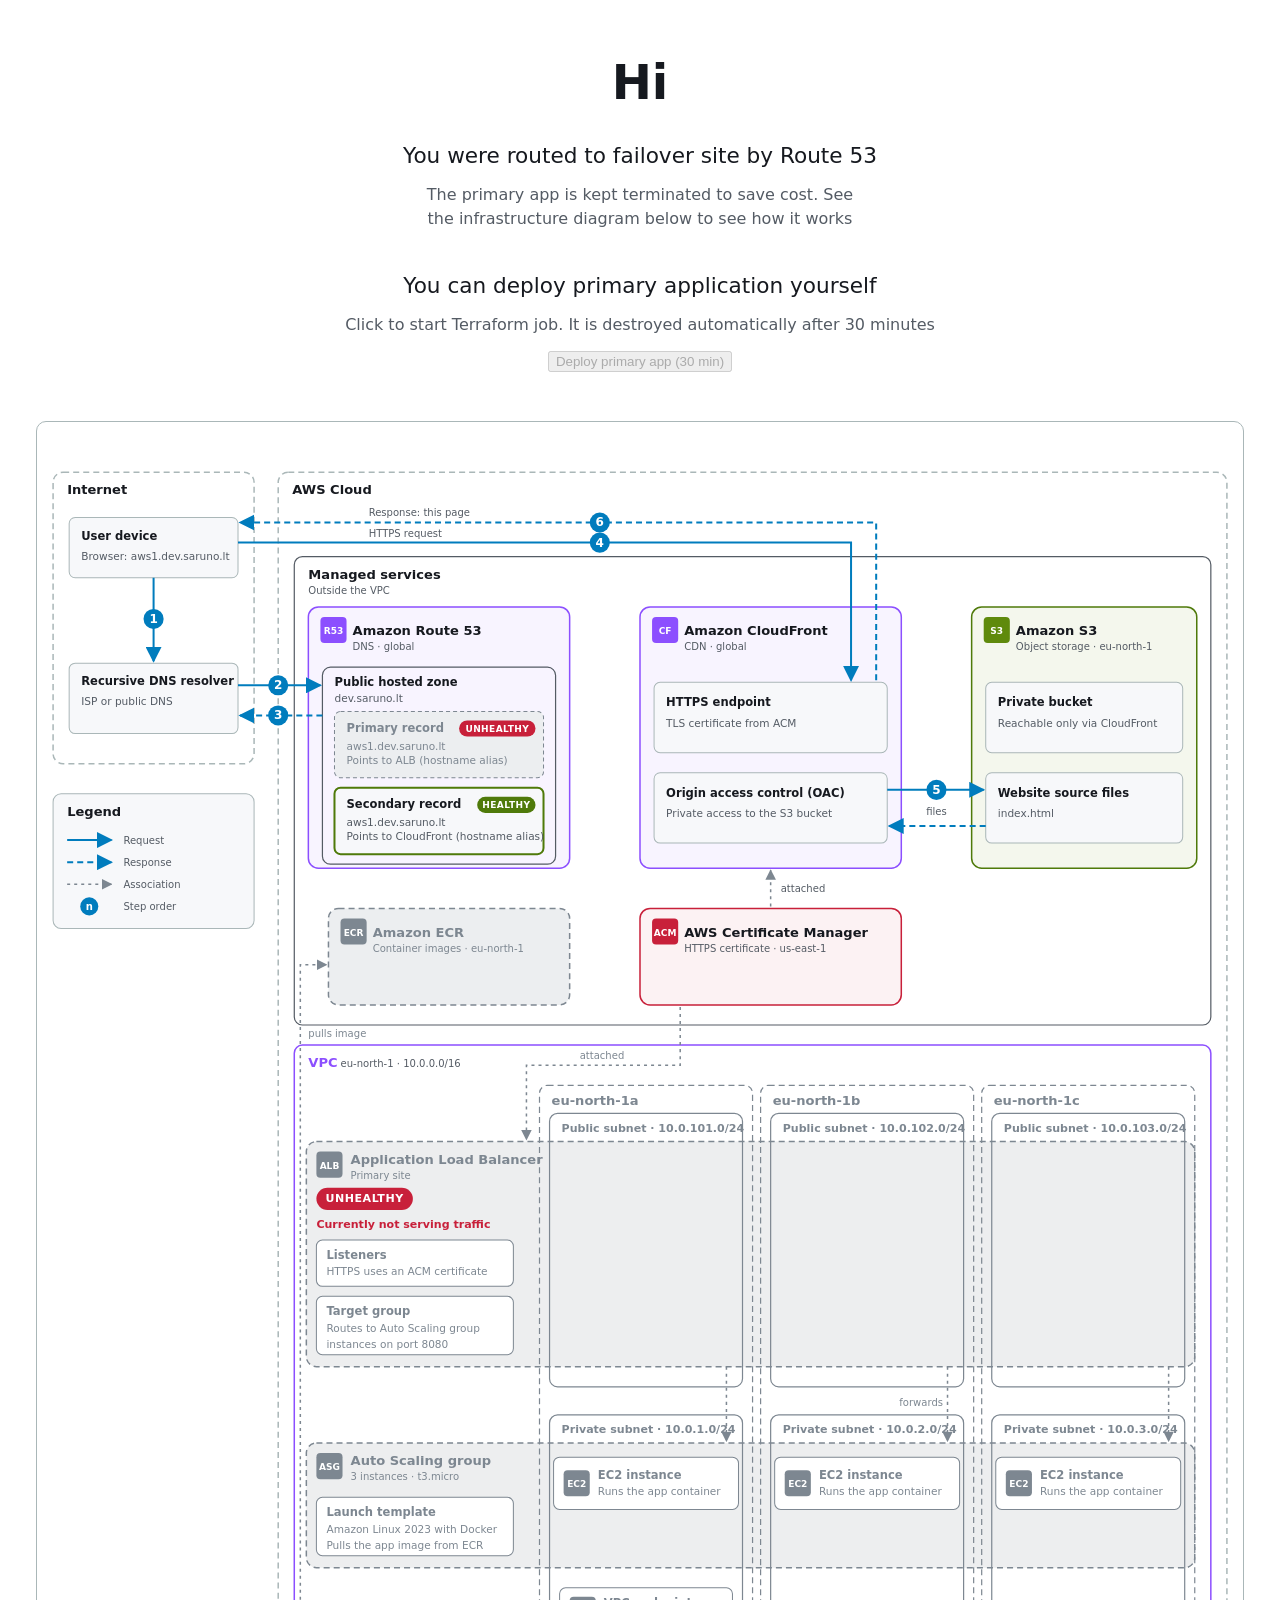
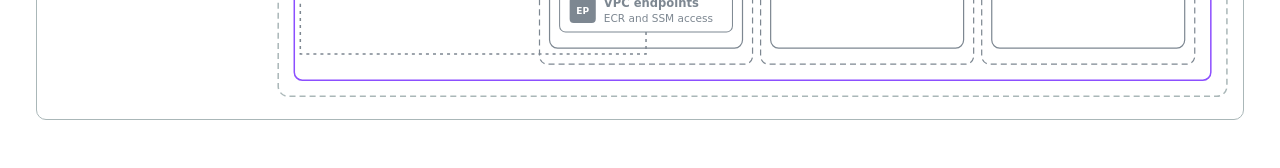
==== terraform/persistent/content/failover/index.html @ d6507170 "first commit" ====
<!doctype html>
<html lang="en">
<head>
  <meta charset="utf-8">
  <meta name="viewport" content="width=device-width, initial-scale=1">
  <title>Route 53 failover site</title>
  <style>
    :root {
      --bg: #ffffff; --fg: #16191f; --sub: #545b64; --card: #f7f8fa; --line: #aab7b8;
      --accent: #007cbd; --mute: #7d8791; --off-fill: #eceef0;
      --purple: #8c4fff; --green: #4f7a0a; --red: #c8203a;
    }
    @media (prefers-color-scheme: dark) {
      :root {
        --bg: #0f1419; --fg: #e8eaed; --sub: #a0a8b0; --card: #1a212a; --line: #3a4550;
        --accent: #4db3e6; --mute: #8a949e; --off-fill: #232a31;
        --purple: #a98bff; --green: #9bc53d; --red: #ff6b81;
      }
    }
    * { box-sizing: border-box; }
    body { margin: 0; background: var(--bg); color: var(--fg); font-family: system-ui, -apple-system, "Segoe UI", Helvetica, Arial, sans-serif; line-height: 1.5; }
    main { max-width: 1240px; margin: 0 auto; padding: 32px 16px 48px; }
    .intro { max-width: 40rem; margin: 0 auto; padding: 24px 0 8px; text-align: center; }
    h1 { font-size: 3rem; line-height: 1.1; margin: 0 0 32px; }
    .intro section { margin: 0 0 40px; }
    .intro p { margin: 0 0 12px; }
    .key { font-size: 1.35rem; line-height: 1.4; }
    .note { color: var(--sub); text-wrap: balance; }
    .scroll { overflow-x: auto; border: 1px solid var(--line); border-radius: 10px; background: var(--bg); }
    svg { display: block; width: 100%; min-width: 900px; height: auto; }

    /* SVG theme classes */
    .zone { fill: none; stroke: var(--line); stroke-width: 1.5; stroke-dasharray: 6 4; }
    .sect { fill: none; stroke: var(--sub); stroke-width: 1.2; }
    .vpc { fill: none; stroke: var(--purple); stroke-width: 1.5; }
    .vpc-t { fill: var(--purple); font-size: 13px; font-weight: 700; }
    .grp-purple { fill: var(--purple); fill-opacity: .06; stroke: var(--purple); stroke-width: 1.5; }
    .grp-green  { fill: #5f8a0c; fill-opacity: .07; stroke: var(--green); stroke-width: 1.5; }
    .grp-red    { fill: var(--red); fill-opacity: .06; stroke: var(--red); stroke-width: 1.5; }
    .grp-off    { fill: var(--off-fill); stroke: var(--mute); stroke-width: 1.5; stroke-dasharray: 6 4; }
    .card { fill: var(--card); stroke: var(--line); stroke-width: 1; }
    .card-on { fill: var(--card); stroke: var(--green); stroke-width: 2; }
    .card-off { fill: var(--off-fill); stroke: var(--mute); stroke-width: 1; stroke-dasharray: 4 3; }
    .az-off { fill: none; stroke: var(--mute); stroke-width: 1.2; stroke-dasharray: 6 4; }
    .sn { fill: var(--mute); font-size: 11px; font-weight: 700; }
    .span-off { fill: var(--mute); fill-opacity: .14; stroke: var(--mute); stroke-width: 1.5; stroke-dasharray: 6 4; }
    .card-ec2 { fill: var(--bg); stroke: var(--mute); stroke-width: 1; }
    .sub-off { fill: none; stroke: var(--mute); stroke-width: 1.2; }
    .hz { fill: none; stroke: var(--sub); stroke-width: 1.2; }
    .chip-purple { fill: var(--purple); } .chip-green { fill: #5f8a0c; } .chip-red { fill: var(--red); } .chip-off { fill: var(--mute); }
    .chip-t { fill: #fff; font-size: 9px; font-weight: 700; text-anchor: middle; }
    .gh { fill: var(--fg); font-size: 13px; font-weight: 700; }
    .gh-off { fill: var(--mute); font-size: 13px; font-weight: 700; }
    .gs { fill: var(--sub); font-size: 10px; }
    .gs-off { fill: var(--mute); font-size: 10px; }
    .ct { fill: var(--fg); font-size: 11.5px; font-weight: 700; }
    .ct-off { fill: var(--mute); font-size: 11.5px; font-weight: 700; }
    .cs { fill: var(--sub); font-size: 10.5px; }
    .cs-off { fill: var(--mute); font-size: 10.5px; }
    .st-on { fill: var(--green); font-size: 10px; font-weight: 700; text-anchor: end; }
    .st-off { fill: var(--mute); font-size: 10px; font-weight: 700; text-anchor: end; }
    .down-pill { fill: #c8203a; }
    .ok-pill { fill: #4f7a0a; }
    .pill-t { fill: #fff; font-size: 9px; font-weight: 700; text-anchor: middle; dominant-baseline: central; letter-spacing: .4px; }
    .down-t { fill: #fff; font-size: 11px; font-weight: 700; text-anchor: middle; dominant-baseline: central; letter-spacing: .5px; }
    .down-note { fill: var(--red); font-size: 11px; font-weight: 700; }
    .lbl { fill: var(--sub); font-size: 10px; text-anchor: middle; }
    .lbl-l { fill: var(--sub); font-size: 10px; }
    .lbl-off { fill: var(--mute); font-size: 10px; }
    .req  { stroke: var(--accent); stroke-width: 2; fill: none; }
    .resp { stroke: var(--accent); stroke-width: 2; fill: none; stroke-dasharray: 6 4; }
    .ref  { stroke: var(--mute); stroke-width: 1.5; fill: none; stroke-dasharray: 3 4; }
    .ref-on { stroke: var(--green); stroke-width: 2; fill: none; stroke-dasharray: 3 4; }
    .m-acc { fill: var(--accent); } .m-mute { fill: var(--mute); } .m-on { fill: var(--green); }
    .badge { fill: var(--accent); }
    .badge-t { fill: #fff; font-size: 12px; font-weight: 700; text-anchor: middle; dominant-baseline: central; }
  </style>
</head>
<body>
<main>
  <div class="intro">
    <h1>Hi</h1>

    <section>
      <p class="key">You were routed to failover site by Route 53</p>
      <p class="note">The primary app is kept terminated to save cost. See the infrastructure diagram below to see how it works</p>
    </section>

    <section>
      <p class="key">You can deploy primary application yourself</p>
      <p class="note">Click to start Terraform job. It is destroyed automatically after 30 minutes</p>
      <p><button type="button" disabled>Deploy primary app (30 min)</button></p>
    </section>
  </div>

  <div class="scroll">
  <svg viewBox="0 0 1200 1290" role="img" aria-labelledby="dg-title dg-desc">
    <title id="dg-title">Request path from a user's device to the Route 53 failover site</title>
    <desc id="dg-desc">The device asks a DNS resolver, which queries Route 53. The primary record points to the Application Load Balancer in the VPC, which is currently down. Behind it, shown greyed out, the VPC spans three availability zones, each with a public subnet and a private subnet. The load balancer, with its listeners and target group and its HTTPS certificate from ACM, spans the public subnets and forwards to one EC2 instance per zone in an Auto Scaling group, which is defined by a launch template. The instances pull their container image from ECR through VPC endpoints. Because the primary is down, the secondary record to CloudFront is used. The device connects to CloudFront over HTTPS using an ACM certificate. CloudFront uses origin access control to fetch the website files from a private S3 bucket.</desc>
    <defs>
      <marker id="a-acc" viewBox="0 0 10 10" refX="9" refY="5" markerWidth="8" markerHeight="8" orient="auto-start-reverse"><path d="M0 0 L10 5 L0 10 z" class="m-acc"/></marker>
      <marker id="a-mute" viewBox="0 0 10 10" refX="9" refY="5" markerWidth="7" markerHeight="7" orient="auto-start-reverse"><path d="M0 0 L10 5 L0 10 z" class="m-mute"/></marker>
      <marker id="a-on" viewBox="0 0 10 10" refX="9" refY="5" markerWidth="8" markerHeight="8" orient="auto-start-reverse"><path d="M0 0 L10 5 L0 10 z" class="m-on"/></marker>
    </defs>

    <!-- ===== Boundaries ===== -->
    <rect class="zone" x="16" y="50" width="200" height="290" rx="10"/>
    <text class="gh" x="30" y="72">Internet</text>
    <rect class="zone" x="240" y="50" width="944" height="1218" rx="10"/>
    <text class="gh" x="254" y="72">AWS Cloud</text>

    <!-- Managed services section -->
    <rect class="sect" x="256" y="134" width="912" height="466" rx="8"/>
    <text class="gh" x="270" y="156">Managed services</text>
    <text class="gs" x="270" y="171">Outside the VPC</text>

    <!-- VPC section -->
    <rect class="vpc" x="256" y="620" width="912" height="632" rx="8"/>
    <text class="vpc-t" x="270" y="642">VPC</text>
    <text class="gs" x="302" y="642">eu-north-1 · 10.0.0.0/16</text>

    <!-- ===== Internet ===== -->
    <rect class="card" x="32" y="95" width="168" height="60" rx="6"/>
    <text class="ct" x="44" y="117">User device</text>
    <text class="cs" x="44" y="137">Browser: aws1.dev.saruno.lt</text>

    <rect class="card" x="32" y="240" width="168" height="70" rx="6"/>
    <text class="ct" x="44" y="262">Recursive DNS resolver</text>
    <text class="cs" x="44" y="282">ISP or public DNS</text>

    <!-- ===== Route 53 ===== -->
    <rect class="grp-purple" x="270" y="184" width="260" height="260" rx="10"/>
    <rect class="chip-purple" x="282" y="194" width="26" height="26" rx="4"/>
    <text class="chip-t" x="295" y="211">R53</text>
    <text class="gh" x="314" y="212">Amazon Route 53</text>
    <text class="gs" x="314" y="227">DNS · global</text>

    <rect class="hz" x="284" y="244" width="232" height="196" rx="8"/>
    <text class="ct" x="296" y="263">Public hosted zone</text>
    <text class="cs" x="296" y="279">dev.saruno.lt</text>

    <rect class="card-off" x="296" y="288" width="208" height="66" rx="6"/>
    <text class="ct-off" x="308" y="308">Primary record</text>
    <rect class="down-pill" x="420" y="297" width="76" height="16" rx="8"/>
    <text class="pill-t" x="458" y="305.5">UNHEALTHY</text>
    <text class="cs-off" x="308" y="326">aws1.dev.saruno.lt</text>
    <text class="cs-off" x="308" y="340">Points to ALB (hostname alias)</text>

    <rect class="card-on" x="296" y="364" width="208" height="66" rx="6"/>
    <text class="ct" x="308" y="384">Secondary record</text>
    <rect class="ok-pill" x="438" y="373" width="58" height="16" rx="8"/>
    <text class="pill-t" x="467" y="381.5">HEALTHY</text>
    <text class="cs" x="308" y="402">aws1.dev.saruno.lt</text>
    <text class="cs" x="308" y="416">Points to CloudFront (hostname alias)</text>

    <!-- ===== CloudFront ===== -->
    <rect class="grp-purple" x="600" y="184" width="260" height="260" rx="10"/>
    <rect class="chip-purple" x="612" y="194" width="26" height="26" rx="4"/>
    <text class="chip-t" x="625" y="211">CF</text>
    <text class="gh" x="644" y="212">Amazon CloudFront</text>
    <text class="gs" x="644" y="227">CDN · global</text>

    <rect class="card" x="614" y="259" width="232" height="70" rx="6"/>
    <text class="ct" x="626" y="283">HTTPS endpoint</text>
    <text class="cs" x="626" y="303">TLS certificate from ACM</text>

    <rect class="card" x="614" y="349" width="232" height="70" rx="6"/>
    <text class="ct" x="626" y="373">Origin access control (OAC)</text>
    <text class="cs" x="626" y="393">Private access to the S3 bucket</text>

    <!-- ===== S3 ===== -->
    <rect class="grp-green" x="930" y="184" width="224" height="260" rx="10"/>
    <rect class="chip-green" x="942" y="194" width="26" height="26" rx="4"/>
    <text class="chip-t" x="955" y="211">S3</text>
    <text class="gh" x="974" y="212">Amazon S3</text>
    <text class="gs" x="974" y="227">Object storage · eu-north-1</text>

    <rect class="card" x="944" y="259" width="196" height="70" rx="6"/>
    <text class="ct" x="956" y="283">Private bucket</text>
    <text class="cs" x="956" y="303">Reachable only via CloudFront</text>

    <rect class="card" x="944" y="349" width="196" height="70" rx="6"/>
    <text class="ct" x="956" y="373">Website source files</text>
    <text class="cs" x="956" y="393">index.html</text>

    <!-- ===== ACM ===== -->
    <rect class="grp-red" x="600" y="484" width="260" height="96" rx="10"/>
    <rect class="chip-red" x="612" y="494" width="26" height="26" rx="4"/>
    <text class="chip-t" x="625" y="511">ACM</text>
    <text class="gh" x="644" y="512">AWS Certificate Manager</text>
    <text class="gs" x="644" y="527">HTTPS certificate · us-east-1</text>

    <!-- ===== Behind the ALB (in VPC): three AZs, greyed out, inactive ===== -->
    <rect class="az-off" x="500" y="660" width="212" height="576" rx="8"/>
    <text class="gh-off" x="512" y="680">eu-north-1a</text>
    <rect class="sub-off" x="510" y="688" width="192" height="272" rx="8"/>
    <text class="sn" x="522" y="706">Public subnet · 10.0.101.0/24</text>
    <rect class="sub-off" x="510" y="988" width="192" height="232" rx="8"/>
    <text class="sn" x="522" y="1006">Private subnet · 10.0.1.0/24</text>
    <rect class="az-off" x="720" y="660" width="212" height="576" rx="8"/>
    <text class="gh-off" x="732" y="680">eu-north-1b</text>
    <rect class="sub-off" x="730" y="688" width="192" height="272" rx="8"/>
    <text class="sn" x="742" y="706">Public subnet · 10.0.102.0/24</text>
    <rect class="sub-off" x="730" y="988" width="192" height="232" rx="8"/>
    <text class="sn" x="742" y="1006">Private subnet · 10.0.2.0/24</text>
    <rect class="az-off" x="940" y="660" width="212" height="576" rx="8"/>
    <text class="gh-off" x="952" y="680">eu-north-1c</text>
    <rect class="sub-off" x="950" y="688" width="192" height="272" rx="8"/>
    <text class="sn" x="962" y="706">Public subnet · 10.0.103.0/24</text>
    <rect class="sub-off" x="950" y="988" width="192" height="232" rx="8"/>
    <text class="sn" x="962" y="1006">Private subnet · 10.0.3.0/24</text>

    <!-- ALB: one bar across the public subnets, with its details inside -->
    <rect class="span-off" x="268" y="716" width="884" height="224" rx="10"/>
    <rect class="chip-off" x="278" y="726" width="26" height="26" rx="4"/>
    <text class="chip-t" x="291" y="743">ALB</text>
    <text class="gh-off" x="312" y="738">Application Load Balancer</text>
    <text class="gs-off" x="312" y="753">Primary site</text>
    <rect class="down-pill" x="278" y="762" width="96" height="22" rx="11"/>
    <text class="down-t" x="326" y="773">UNHEALTHY</text>
    <text class="down-note" x="278" y="802">Currently not serving traffic</text>

    <rect class="card-ec2" x="278" y="814" width="196" height="46" rx="6"/>
    <text class="ct-off" x="288" y="833">Listeners</text>
    <text class="cs-off" x="288" y="849">HTTPS uses an ACM certificate</text>

    <rect class="card-ec2" x="278" y="870" width="196" height="58" rx="6"/>
    <text class="ct-off" x="288" y="889">Target group</text>
    <text class="cs-off" x="288" y="905">Routes to Auto Scaling group</text>
    <text class="cs-off" x="288" y="921">instances on port 8080</text>

    <!-- ASG: one bar across the private subnets, with its details inside -->
    <rect class="span-off" x="268" y="1016" width="884" height="124" rx="10"/>
    <rect class="chip-off" x="278" y="1026" width="26" height="26" rx="4"/>
    <text class="chip-t" x="291" y="1043">ASG</text>
    <text class="gh-off" x="312" y="1038">Auto Scaling group</text>
    <text class="gs-off" x="312" y="1053">3 instances · t3.micro</text>

    <rect class="card-ec2" x="278" y="1070" width="196" height="58" rx="6"/>
    <text class="ct-off" x="288" y="1089">Launch template</text>
    <text class="cs-off" x="288" y="1105">Amazon Linux 2023 with Docker</text>
    <text class="cs-off" x="288" y="1121">Pulls the app image from ECR</text>

    <rect class="card-ec2" x="514" y="1030" width="184" height="52" rx="6"/>
    <rect class="chip-off" x="524" y="1043" width="26" height="26" rx="4"/>
    <text class="chip-t" x="537" y="1060">EC2</text>
    <text class="ct-off" x="558" y="1052">EC2 instance</text>
    <text class="cs-off" x="558" y="1068">Runs the app container</text>
    <rect class="card-ec2" x="734" y="1030" width="184" height="52" rx="6"/>
    <rect class="chip-off" x="744" y="1043" width="26" height="26" rx="4"/>
    <text class="chip-t" x="757" y="1060">EC2</text>
    <text class="ct-off" x="778" y="1052">EC2 instance</text>
    <text class="cs-off" x="778" y="1068">Runs the app container</text>
    <rect class="card-ec2" x="954" y="1030" width="184" height="52" rx="6"/>
    <rect class="chip-off" x="964" y="1043" width="26" height="26" rx="4"/>
    <text class="chip-t" x="977" y="1060">EC2</text>
    <text class="ct-off" x="998" y="1052">EC2 instance</text>
    <text class="cs-off" x="998" y="1068">Runs the app container</text>

    <!-- VPC endpoints (AZ a only) -->
    <rect class="card-ec2" x="520" y="1160" width="172" height="44" rx="6"/>
    <rect class="chip-off" x="530" y="1169" width="26" height="26" rx="4"/>
    <text class="chip-t" x="543" y="1186">EP</text>
    <text class="ct-off" x="564" y="1179">VPC endpoints</text>
    <text class="cs-off" x="564" y="1194">ECR and SSM access</text>

    <!-- ===== ECR (managed, greyed: only used by the primary site) ===== -->
    <rect class="grp-off" x="290" y="484" width="240" height="96" rx="10"/>
    <rect class="chip-off" x="302" y="494" width="26" height="26" rx="4"/>
    <text class="chip-t" x="315" y="511">ECR</text>
    <text class="gh-off" x="334" y="512">Amazon ECR</text>
    <text class="gs-off" x="334" y="527">Container images · eu-north-1</text>

    <!-- ===== Legend ===== -->
    <rect class="card" x="16" y="370" width="200" height="134" rx="8"/>
    <text class="gh" x="30" y="392">Legend</text>
    <path class="req" d="M30 416 H74" marker-end="url(#a-acc)"/>
    <text class="lbl-l" x="86" y="420">Request</text>
    <path class="resp" d="M30 438 H74" marker-end="url(#a-acc)"/>
    <text class="lbl-l" x="86" y="442">Response</text>
    <path class="ref" d="M30 460 H74" marker-end="url(#a-mute)"/>
    <text class="lbl-l" x="86" y="464">Association</text>
    <circle class="badge" cx="52" cy="482" r="9"/>
    <text class="badge-t" x="52" y="482" style="font-size:10px">n</text>
    <text class="lbl-l" x="86" y="486">Step order</text>

    <!-- ===== Flow arrows ===== -->
    <!-- 1 device -> resolver -->
    <path class="req" d="M116 155 V238" marker-end="url(#a-acc)"/>
    <!-- 2 resolver -> hosted zone -->
    <path class="req" d="M200 262 H282" marker-end="url(#a-acc)"/>
    <!-- 3 DNS answer -->
    <path class="resp" d="M284 292 H202" marker-end="url(#a-acc)"/>
    <!-- ACM attached -->
    <path class="ref" d="M730 482 V446" marker-end="url(#a-mute)"/>
    <text class="lbl-l" x="740" y="468">attached</text>
    <!-- inactive path: ALB -> instances (per AZ), endpoints -> ECR -->
    <path class="ref" d="M686 940 V1014" marker-end="url(#a-mute)"/>
    <path class="ref" d="M906 940 V1014" marker-end="url(#a-mute)"/>
    <path class="ref" d="M1126 940 V1014" marker-end="url(#a-mute)"/>
    <text class="lbl-off" x="858" y="979">forwards</text>
    <path class="ref" d="M606 1204 V1226 H262 V540 H288" marker-end="url(#a-mute)"/>
    <text class="lbl-off" x="270" y="612">pulls image</text>
    <!-- ACM -> ALB (HTTPS certificate) -->
    <path class="ref" d="M640 582 V640 H487 V714" marker-end="url(#a-mute)"/>
    <text class="lbl-off" x="540" y="634">attached</text>
    <!-- 4 device -> CloudFront -->
    <path class="req" d="M200 120 H810 V257" marker-end="url(#a-acc)"/>
    <text class="lbl-l" x="330" y="114">HTTPS request</text>
    <!-- 6 CloudFront -> device -->
    <path class="resp" d="M835 257 V100 H202" marker-end="url(#a-acc)"/>
    <text class="lbl-l" x="330" y="94">Response: this page</text>
    <!-- 5 CloudFront <-> S3 -->
    <path class="req" d="M846 366 H942" marker-end="url(#a-acc)"/>
    <path class="resp" d="M944 402 H848" marker-end="url(#a-acc)"/>
    <text class="lbl" x="895" y="391">files</text>

    <!-- ===== Step badges ===== -->
    <g>
      <circle class="badge" cx="116" cy="196" r="10"/><text class="badge-t" x="116" y="196">1</text>
      <circle class="badge" cx="240" cy="262" r="10"/><text class="badge-t" x="240" y="262">2</text>
      <circle class="badge" cx="240" cy="292" r="10"/><text class="badge-t" x="240" y="292">3</text>
      <circle class="badge" cx="560" cy="120" r="10"/><text class="badge-t" x="560" y="120">4</text>
      <circle class="badge" cx="895" cy="366" r="10"/><text class="badge-t" x="895" y="366">5</text>
      <circle class="badge" cx="560" cy="100" r="10"/><text class="badge-t" x="560" y="100">6</text>
    </g>
  </svg>
  </div>
</main>
</body>
</html>
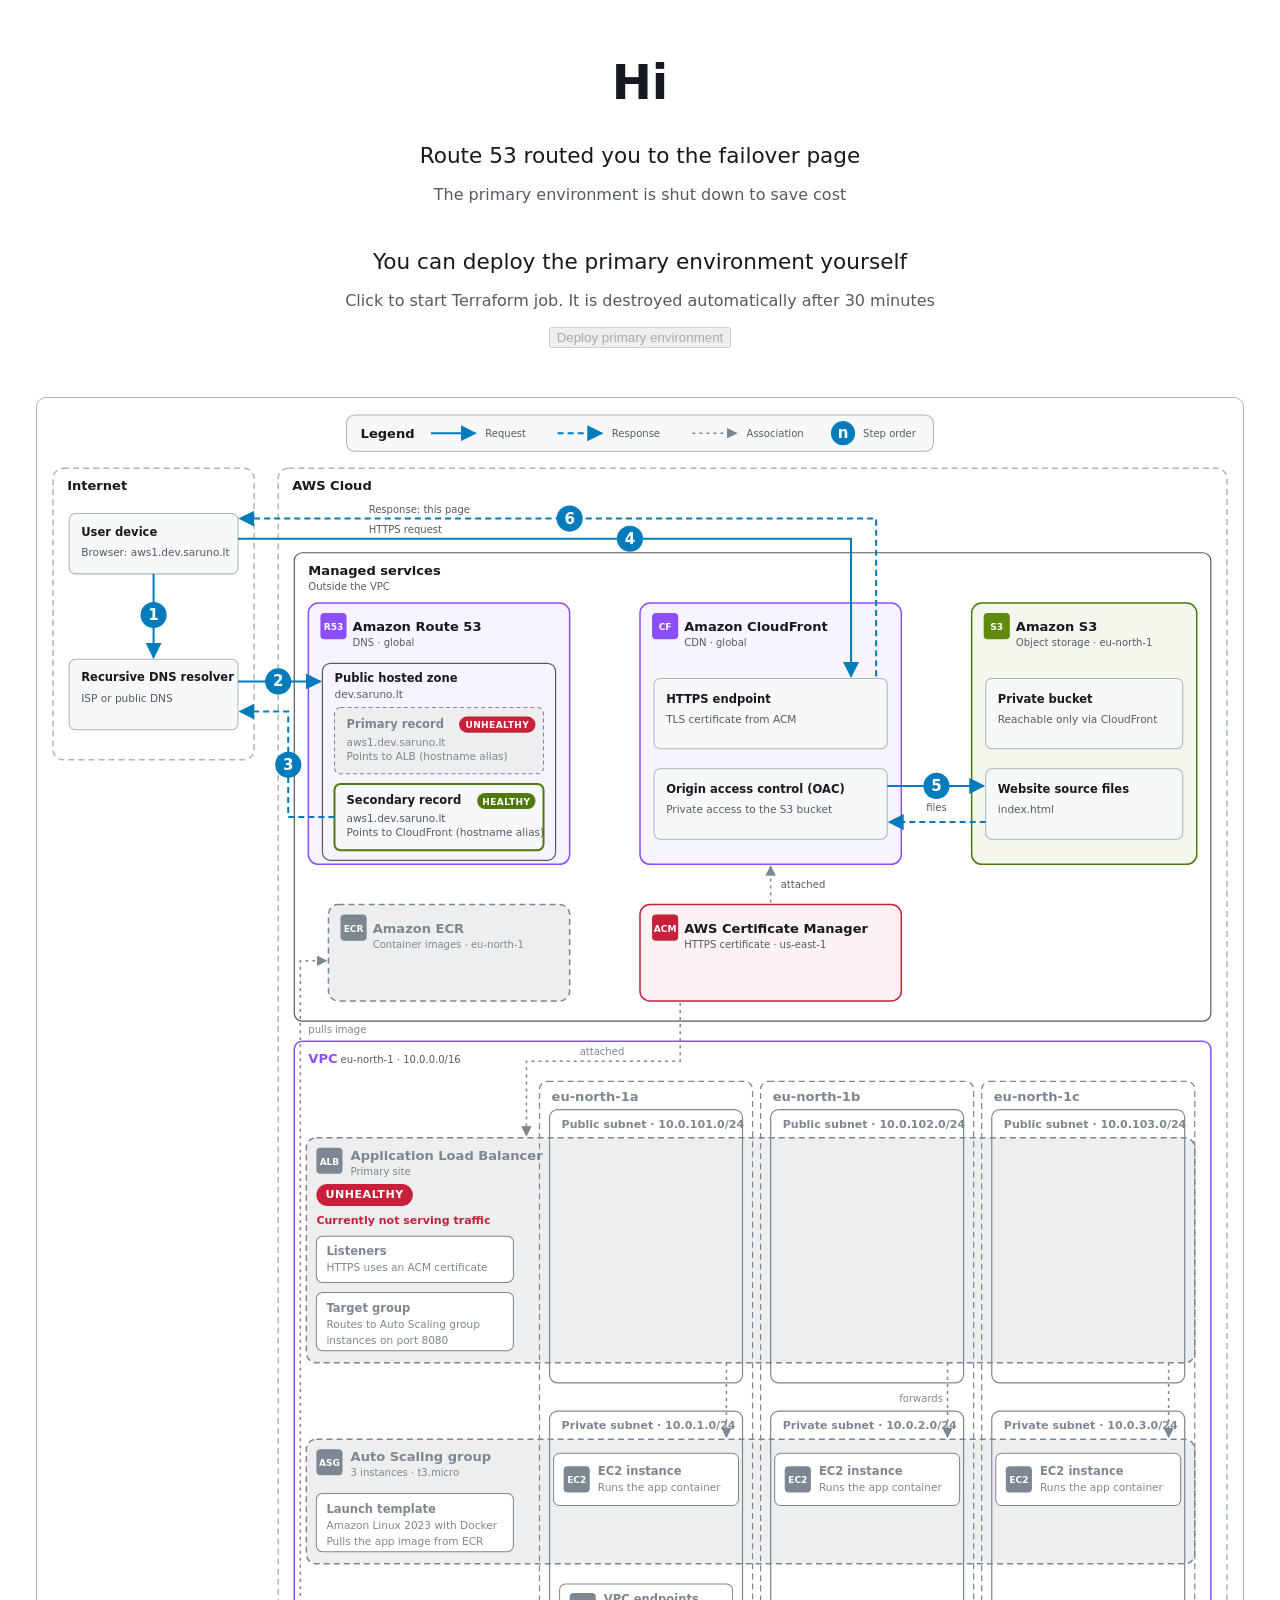
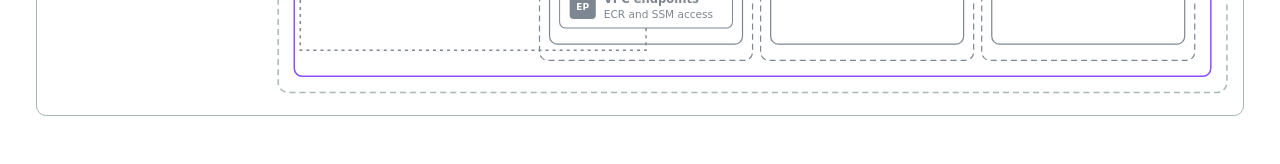
==== commit 5799639f: "Move ecr to persistent root" ====
--- a/terraform/persistent/content/failover/index.html
+++ b/terraform/persistent/content/failover/index.html
@@ -73,7 +73,7 @@
     .ref-on { stroke: var(--green); stroke-width: 2; fill: none; stroke-dasharray: 3 4; }
     .m-acc { fill: var(--accent); } .m-mute { fill: var(--mute); } .m-on { fill: var(--green); }
     .badge { fill: var(--accent); }
-    .badge-t { fill: #fff; font-size: 12px; font-weight: 700; text-anchor: middle; dominant-baseline: central; }
+    .badge-t { fill: #fff; font-size: 15px; font-weight: 700; text-anchor: middle; dominant-baseline: central; }
   </style>
 </head>
 <body>
@@ -82,19 +82,19 @@
     <h1>Hi</h1>
 
     <section>
-      <p class="key">You were routed to failover site by Route 53</p>
-      <p class="note">The primary app is kept terminated to save cost. See the infrastructure diagram below to see how it works</p>
+      <p class="key">Route 53 routed you to the failover page</p>
+      <p class="note">The primary environment is shut down to save cost</p>
     </section>
 
     <section>
-      <p class="key">You can deploy primary application yourself</p>
+      <p class="key">You can deploy the primary environment yourself</p>
       <p class="note">Click to start Terraform job. It is destroyed automatically after 30 minutes</p>
-      <p><button type="button" disabled>Deploy primary app (30 min)</button></p>
+      <p><button type="button" disabled>Deploy primary environment</button></p>
     </section>
   </div>
 
   <div class="scroll">
-  <svg viewBox="0 0 1200 1290" role="img" aria-labelledby="dg-title dg-desc">
+  <svg viewBox="0 0 1200 1310" role="img" aria-labelledby="dg-title dg-desc">
     <title id="dg-title">Request path from a user's device to the Route 53 failover site</title>
     <desc id="dg-desc">The device asks a DNS resolver, which queries Route 53. The primary record points to the Application Load Balancer in the VPC, which is currently down. Behind it, shown greyed out, the VPC spans three availability zones, each with a public subnet and a private subnet. The load balancer, with its listeners and target group and its HTTPS certificate from ACM, spans the public subnets and forwards to one EC2 instance per zone in an Auto Scaling group, which is defined by a launch template. The instances pull their container image from ECR through VPC endpoints. Because the primary is down, the secondary record to CloudFront is used. The device connects to CloudFront over HTTPS using an ACM certificate. CloudFront uses origin access control to fetch the website files from a private S3 bucket.</desc>
     <defs>
@@ -102,6 +102,23 @@
       <marker id="a-mute" viewBox="0 0 10 10" refX="9" refY="5" markerWidth="7" markerHeight="7" orient="auto-start-reverse"><path d="M0 0 L10 5 L0 10 z" class="m-mute"/></marker>
       <marker id="a-on" viewBox="0 0 10 10" refX="9" refY="5" markerWidth="8" markerHeight="8" orient="auto-start-reverse"><path d="M0 0 L10 5 L0 10 z" class="m-on"/></marker>
     </defs>
+
+    <!-- ===== Legend ===== -->
+    <g transform="translate(-292 11)">
+    <rect class="card" x="600" y="6" width="584" height="36" rx="8"/>
+    <text class="gh" x="614" y="24" style="dominant-baseline:central">Legend</text>
+    <path class="req" d="M684 24 H728" marker-end="url(#a-acc)"/>
+    <text class="lbl-l" x="738" y="24" style="dominant-baseline:central">Request</text>
+    <path class="resp" d="M810 24 H854" marker-end="url(#a-acc)"/>
+    <text class="lbl-l" x="864" y="24" style="dominant-baseline:central">Response</text>
+    <path class="ref" d="M944 24 H988" marker-end="url(#a-mute)"/>
+    <text class="lbl-l" x="998" y="24" style="dominant-baseline:central">Association</text>
+    <circle class="badge" cx="1094" cy="24" r="12"/>
+    <text class="badge-t" x="1094" y="24" >n</text>
+    <text class="lbl-l" x="1114" y="24" style="dominant-baseline:central">Step order</text>
+    </g>
+
+    <g transform="translate(0 20)">
 
     <!-- ===== Boundaries ===== -->
     <rect class="zone" x="16" y="50" width="200" height="290" rx="10"/>
@@ -271,26 +288,13 @@
     <text class="gh-off" x="334" y="512">Amazon ECR</text>
     <text class="gs-off" x="334" y="527">Container images · eu-north-1</text>
 
-    <!-- ===== Legend ===== -->
-    <rect class="card" x="16" y="370" width="200" height="134" rx="8"/>
-    <text class="gh" x="30" y="392">Legend</text>
-    <path class="req" d="M30 416 H74" marker-end="url(#a-acc)"/>
-    <text class="lbl-l" x="86" y="420">Request</text>
-    <path class="resp" d="M30 438 H74" marker-end="url(#a-acc)"/>
-    <text class="lbl-l" x="86" y="442">Response</text>
-    <path class="ref" d="M30 460 H74" marker-end="url(#a-mute)"/>
-    <text class="lbl-l" x="86" y="464">Association</text>
-    <circle class="badge" cx="52" cy="482" r="9"/>
-    <text class="badge-t" x="52" y="482" style="font-size:10px">n</text>
-    <text class="lbl-l" x="86" y="486">Step order</text>
-
     <!-- ===== Flow arrows ===== -->
     <!-- 1 device -> resolver -->
     <path class="req" d="M116 155 V238" marker-end="url(#a-acc)"/>
     <!-- 2 resolver -> hosted zone -->
     <path class="req" d="M200 262 H282" marker-end="url(#a-acc)"/>
-    <!-- 3 DNS answer -->
-    <path class="resp" d="M284 292 H202" marker-end="url(#a-acc)"/>
+    <!-- 3 DNS answer: from the secondary record -->
+    <path class="resp" d="M296 397 H250 V292 H202" marker-end="url(#a-acc)"/>
     <!-- ACM attached -->
     <path class="ref" d="M730 482 V446" marker-end="url(#a-mute)"/>
     <text class="lbl-l" x="740" y="468">attached</text>
@@ -317,12 +321,13 @@
 
     <!-- ===== Step badges ===== -->
     <g>
-      <circle class="badge" cx="116" cy="196" r="10"/><text class="badge-t" x="116" y="196">1</text>
-      <circle class="badge" cx="240" cy="262" r="10"/><text class="badge-t" x="240" y="262">2</text>
-      <circle class="badge" cx="240" cy="292" r="10"/><text class="badge-t" x="240" y="292">3</text>
-      <circle class="badge" cx="560" cy="120" r="10"/><text class="badge-t" x="560" y="120">4</text>
-      <circle class="badge" cx="895" cy="366" r="10"/><text class="badge-t" x="895" y="366">5</text>
-      <circle class="badge" cx="560" cy="100" r="10"/><text class="badge-t" x="560" y="100">6</text>
+      <circle class="badge" cx="116" cy="196" r="13"/><text class="badge-t" x="116" y="196">1</text>
+      <circle class="badge" cx="240" cy="262" r="13"/><text class="badge-t" x="240" y="262">2</text>
+      <circle class="badge" cx="250" cy="345" r="13"/><text class="badge-t" x="250" y="345">3</text>
+      <circle class="badge" cx="590" cy="120" r="13"/><text class="badge-t" x="590" y="120">4</text>
+      <circle class="badge" cx="895" cy="366" r="13"/><text class="badge-t" x="895" y="366">5</text>
+      <circle class="badge" cx="530" cy="100" r="13"/><text class="badge-t" x="530" y="100">6</text>
+    </g>
     </g>
   </svg>
   </div>
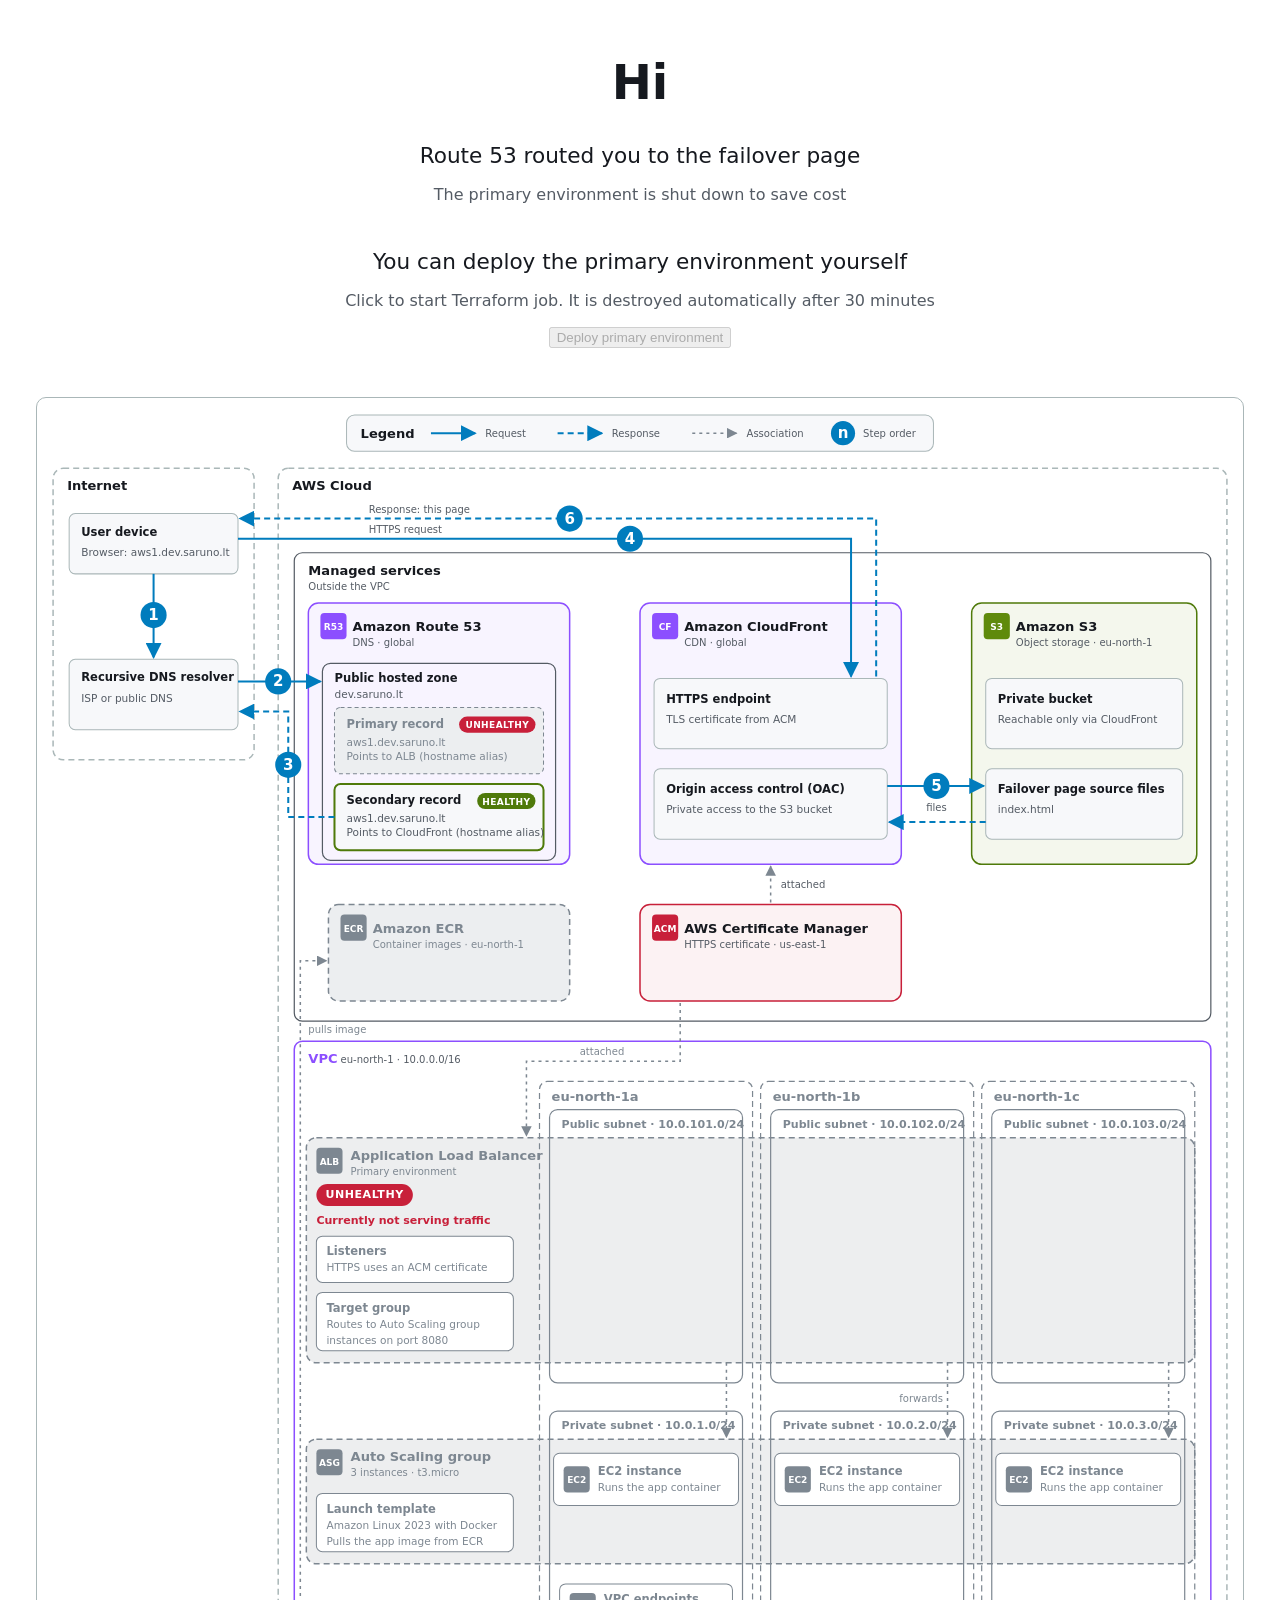
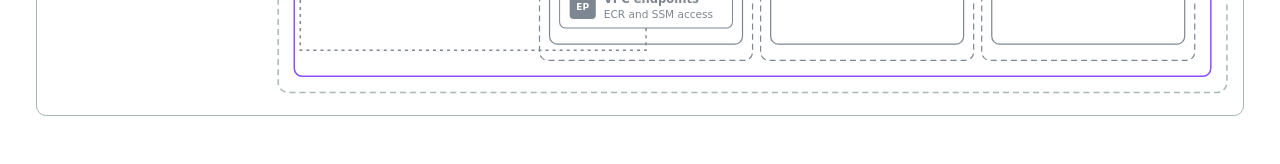
==== commit bb4c706c: "Setup GitHub oidc" ====
--- a/terraform/persistent/content/failover/index.html
+++ b/terraform/persistent/content/failover/index.html
@@ -3,7 +3,7 @@
 <head>
   <meta charset="utf-8">
   <meta name="viewport" content="width=device-width, initial-scale=1">
-  <title>Route 53 failover site</title>
+  <title>Route 53 failover page</title>
   <style>
     :root {
       --bg: #ffffff; --fg: #16191f; --sub: #545b64; --card: #f7f8fa; --line: #aab7b8;
@@ -95,8 +95,8 @@
 
   <div class="scroll">
   <svg viewBox="0 0 1200 1310" role="img" aria-labelledby="dg-title dg-desc">
-    <title id="dg-title">Request path from a user's device to the Route 53 failover site</title>
-    <desc id="dg-desc">The device asks a DNS resolver, which queries Route 53. The primary record points to the Application Load Balancer in the VPC, which is currently down. Behind it, shown greyed out, the VPC spans three availability zones, each with a public subnet and a private subnet. The load balancer, with its listeners and target group and its HTTPS certificate from ACM, spans the public subnets and forwards to one EC2 instance per zone in an Auto Scaling group, which is defined by a launch template. The instances pull their container image from ECR through VPC endpoints. Because the primary is down, the secondary record to CloudFront is used. The device connects to CloudFront over HTTPS using an ACM certificate. CloudFront uses origin access control to fetch the website files from a private S3 bucket.</desc>
+    <title id="dg-title">Request path from a user's device to the Route 53 failover page</title>
+    <desc id="dg-desc">The device asks a DNS resolver, which queries Route 53. The primary record points to the Application Load Balancer in the VPC, which is currently shut down. Behind it, shown greyed out, the VPC spans three availability zones, each with a public subnet and a private subnet. The load balancer, with its listeners and target group and its HTTPS certificate from ACM, spans the public subnets and forwards to one EC2 instance per zone in an Auto Scaling group, which is defined by a launch template. The instances pull their container image from ECR through VPC endpoints. Because the primary environment is shut down, the secondary record to CloudFront is used. The device connects to CloudFront over HTTPS using an ACM certificate. CloudFront uses origin access control to fetch the failover page files from a private S3 bucket.</desc>
     <defs>
       <marker id="a-acc" viewBox="0 0 10 10" refX="9" refY="5" markerWidth="8" markerHeight="8" orient="auto-start-reverse"><path d="M0 0 L10 5 L0 10 z" class="m-acc"/></marker>
       <marker id="a-mute" viewBox="0 0 10 10" refX="9" refY="5" markerWidth="7" markerHeight="7" orient="auto-start-reverse"><path d="M0 0 L10 5 L0 10 z" class="m-mute"/></marker>
@@ -197,7 +197,7 @@
     <text class="cs" x="956" y="303">Reachable only via CloudFront</text>
 
     <rect class="card" x="944" y="349" width="196" height="70" rx="6"/>
-    <text class="ct" x="956" y="373">Website source files</text>
+    <text class="ct" x="956" y="373">Failover page source files</text>
     <text class="cs" x="956" y="393">index.html</text>
 
     <!-- ===== ACM ===== -->
@@ -232,7 +232,7 @@
     <rect class="chip-off" x="278" y="726" width="26" height="26" rx="4"/>
     <text class="chip-t" x="291" y="743">ALB</text>
     <text class="gh-off" x="312" y="738">Application Load Balancer</text>
-    <text class="gs-off" x="312" y="753">Primary site</text>
+    <text class="gs-off" x="312" y="753">Primary environment</text>
     <rect class="down-pill" x="278" y="762" width="96" height="22" rx="11"/>
     <text class="down-t" x="326" y="773">UNHEALTHY</text>
     <text class="down-note" x="278" y="802">Currently not serving traffic</text>
@@ -281,7 +281,7 @@
     <text class="ct-off" x="564" y="1179">VPC endpoints</text>
     <text class="cs-off" x="564" y="1194">ECR and SSM access</text>
 
-    <!-- ===== ECR (managed, greyed: only used by the primary site) ===== -->
+    <!-- ===== ECR (managed, greyed: only used by the primary environment) ===== -->
     <rect class="grp-off" x="290" y="484" width="240" height="96" rx="10"/>
     <rect class="chip-off" x="302" y="494" width="26" height="26" rx="4"/>
     <text class="chip-t" x="315" y="511">ECR</text>
